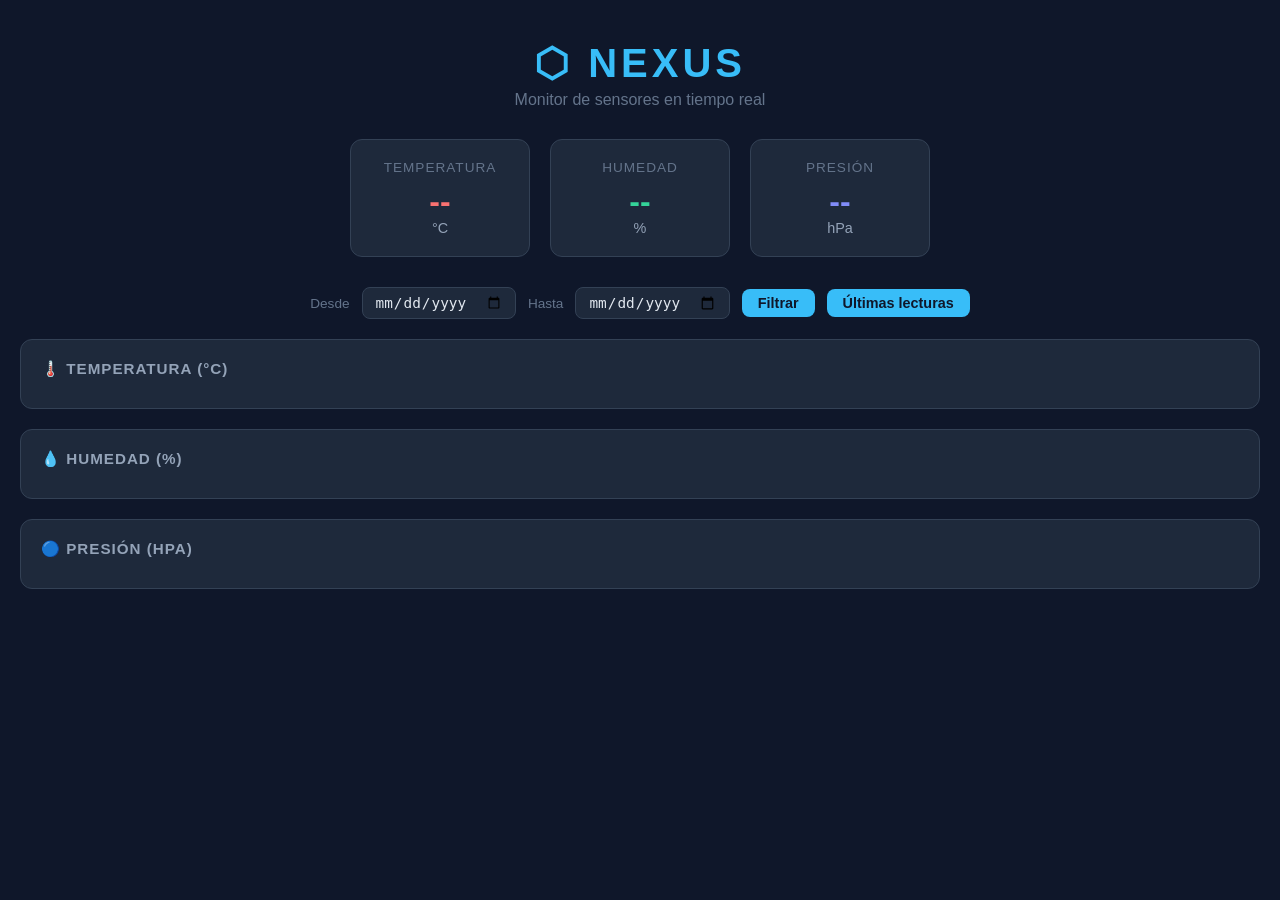
==== frontend/index.html @ bd21a01f "feat: migrar lecturas /data y /data/latest a Supabase" ====
<!DOCTYPE html>
<html lang="es">
<head>
    <meta charset="UTF-8">
    <meta name="viewport" content="width=device-width, initial-scale=1.0">
    <title>Nexus Dashboard</title>
    <script src="https://cdn.plot.ly/plotly-2.27.0.min.js"></script>
    <style>
        * { margin: 0; padding: 0; box-sizing: border-box; }

        body {
            font-family: 'Segoe UI', sans-serif;
            background-color: #0f172a;
            color: #e2e8f0;
            padding: 20px;
        }

        header {
            text-align: center;
            padding: 20px 0 30px 0;
        }

        header h1 {
            font-size: 2.5rem;
            color: #38bdf8;
            letter-spacing: 4px;
        }

        header p {
            color: #64748b;
            margin-top: 5px;
        }

        .cards {
            display: flex;
            gap: 20px;
            justify-content: center;
            margin-bottom: 30px;
            flex-wrap: wrap;
        }

        .card {
            background: #1e293b;
            border-radius: 12px;
            padding: 20px 30px;
            text-align: center;
            min-width: 180px;
            border: 1px solid #334155;
        }

        .card .label {
            font-size: 0.85rem;
            color: #64748b;
            text-transform: uppercase;
            letter-spacing: 1px;
        }

        .card .value {
            font-size: 2rem;
            font-weight: bold;
            margin-top: 8px;
        }

        .card .unit {
            font-size: 0.9rem;
            color: #94a3b8;
        }

        .temp  { color: #f87171; }
        .hum   { color: #34d399; }
        .pres  { color: #818cf8; }

        .charts {
            display: flex;
            flex-direction: column;
            gap: 20px;
        }

        .chart-box {
            background: #1e293b;
            border-radius: 12px;
            padding: 20px;
            border: 1px solid #334155;
        }

        .chart-box h3 {
            margin-bottom: 10px;
            color: #94a3b8;
            font-size: 0.95rem;
            text-transform: uppercase;
            letter-spacing: 1px;
        }

        #last-update {
            text-align: center;
            color: #475569;
            font-size: 0.8rem;
            margin-top: 20px;
        }

        .filtro {
            display: flex;
            gap: 12px;
            justify-content: center;
            align-items: center;
            margin-bottom: 20px;
            flex-wrap: wrap;
        }

        .filtro label {
            color: #64748b;
            font-size: 0.85rem;
        }

        .filtro input[type="date"] {
            background: #1e293b;
            border: 1px solid #334155;
            border-radius: 8px;
            color: #e2e8f0;
            padding: 6px 12px;
            font-size: 0.9rem;
        }

        .filtro button {
            background: #38bdf8;
            color: #0f172a;
            border: none;
            border-radius: 8px;
            padding: 6px 16px;
            font-size: 0.9rem;
            font-weight: bold;
            cursor: pointer;
        }

        .filtro button:hover {
            background: #7dd3fc;
        }
    </style>
</head>
<body>

<header>
    <h1>⬡ NEXUS</h1>
    <p>Monitor de sensores en tiempo real</p>
</header>

<div class="cards">
    <div class="card">
        <div class="label">Temperatura</div>
        <div class="value temp" id="val-temp">--</div>
        <div class="unit">°C</div>
    </div>
    <div class="card">
        <div class="label">Humedad</div>
        <div class="value hum" id="val-hum">--</div>
        <div class="unit">%</div>
    </div>
    <div class="card">
        <div class="label">Presión</div>
        <div class="value pres" id="val-pres">--</div>
        <div class="unit">hPa</div>
    </div>
</div>

<div class="filtro">
    <label>Desde</label>
    <input type="date" id="fecha-inicio">
    <label>Hasta</label>
    <input type="date" id="fecha-fin">
    <button onclick="aplicarFiltro()">Filtrar</button>
    <button onclick="resetFiltro()">Últimas lecturas</button>
</div>

<div class="charts">
    <div class="chart-box">
        <h3>🌡️ Temperatura (°C)</h3>
        <div id="chart-temp"></div>
    </div>
    <div class="chart-box">
        <h3>💧 Humedad (%)</h3>
        <div id="chart-hum"></div>
    </div>
    <div class="chart-box">
        <h3>🔵 Presión (hPa)</h3>
        <div id="chart-pres"></div>
    </div>
</div>

<div id="last-update"></div>

<script>
    //const API = "https://nexus-w0yh.onrender.com";  CAMBIAR!!!
    const API = "http://localhost:8000";

    let allData = []; // cache de todos los datos cargados

    const toColombiaTime = (utcStr) => new Date(utcStr);

    const formatDate = (d) => d.toLocaleString("es-CO", {
        timeZone: "America/Bogota",
        day: "2-digit", month: "2-digit", year: "numeric",
        hour: "2-digit", minute: "2-digit", second: "2-digit"
    });

    const timeAgo = (dateStr) => {
        const diff = Math.floor((new Date() - new Date(dateStr)) / 1000);
        if (diff < 60) return `hace ${diff} seg`;
        if (diff < 3600) return `hace ${Math.floor(diff / 60)} min`;
        return `hace ${Math.floor(diff / 3600)} h`;
    };

    const layout = () => ({
        paper_bgcolor: "#1e293b",
        plot_bgcolor: "#1e293b",
        font: { color: "#94a3b8" },
        margin: { t: 10, b: 40, l: 50, r: 20 },
        xaxis: {
            gridcolor: "#334155",
            type: "date",
            tickformat: "%d/%m %H:%M",
        },
        yaxis: {
            gridcolor: "#334155",
            autorange: true,
            rangemode: "normal"
        }
    });

    function renderCharts(data) {
        const times = data.map(d => new Date(d.created_at));
        const temp  = data.map(d => parseFloat(d.field1));
        const hum   = data.map(d => parseFloat(d.field2));
        const pres  = data.map(d => parseFloat(d.field3));

        document.getElementById("val-temp").textContent = temp.at(-1)?.toFixed(1) ?? "--";
        document.getElementById("val-hum").textContent  = hum.at(-1)?.toFixed(1)  ?? "--";
        document.getElementById("val-pres").textContent = pres.at(-1)?.toFixed(1) ?? "--";

        const trace = (y, color) => [{
            x: times, y,
            type: "scatter", mode: "lines",
            line: { color, width: 2 },
            fill: "none"
        }];

        Plotly.newPlot("chart-temp", trace(temp, "#f87171"), layout(), {responsive: true});
        Plotly.newPlot("chart-hum",  trace(hum,  "#34d399"), layout(), {responsive: true});
        Plotly.newPlot("chart-pres", trace(pres, "#818cf8"), layout(), {responsive: true});

        const lastDate = data.at(-1).created_at;
        document.getElementById("last-update").innerHTML = `
            📡 Último dato: <strong>${formatDate(toColombiaTime(lastDate))}</strong>
            (${timeAgo(lastDate)}) &nbsp;|&nbsp;
            📊 Desde: <strong>${formatDate(toColombiaTime(data[0].created_at))}</strong> &nbsp;|&nbsp;
            🔄 Página actualizada: <strong>${new Date().toLocaleString("es-CO", {timeZone: "America/Bogota"})}</strong>
        `;
    }

    async function aplicarFiltro() {
    const inicio = document.getElementById("fecha-inicio").value;
    const fin    = document.getElementById("fecha-fin").value;

    if (!inicio && !fin) {
        renderCharts(allData);
        return;
    }

    try {
        let url = `${API}/data?limit=99999`;
        if (inicio) url += `&start=${inicio}`;
        if (fin)    url += `&end=${fin}T23:59:59`;

        const res  = await fetch(url);
        const json = await res.json();
        const data = json.data.reverse();

        if (data.length === 0) {
            alert("No hay datos en ese rango de fechas.");
            return;
        }

        renderCharts(data);
    } catch (e) {
        console.error("Error filtrando datos:", e);
    }
}

    function resetFiltro() {
        document.getElementById("fecha-inicio").value = "";
        document.getElementById("fecha-fin").value = "";
        renderCharts(allData);
    }

    async function loadData() {
        try {
            const res = await fetch(`${API}/data?limit=100`);
            const json = await res.json();
            allData = json.data.reverse();
            renderCharts(allData);
        } catch (e) {
            console.error("Error cargando datos:", e);
        }
    }

    loadData();
    setInterval(loadData, 300000);
</script>

</body>
</html>
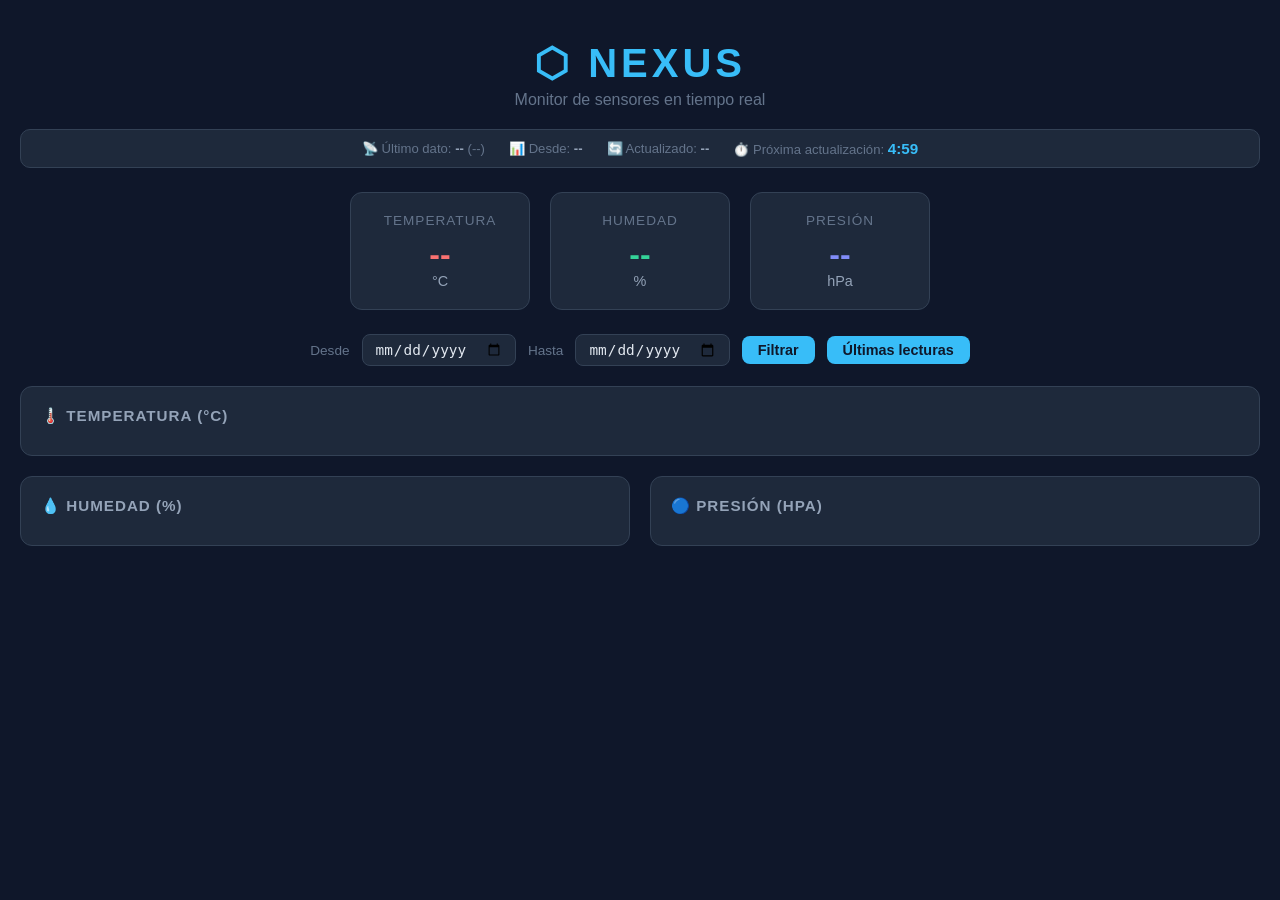
==== commit 803bf000: "feat: migración completa a Supabase+ThingSpeak, separar CSS/JS, auto-refresh, layout, APScheduler" ====
--- a/frontend/index.html
+++ b/frontend/index.html
@@ -5,137 +5,7 @@
     <meta name="viewport" content="width=device-width, initial-scale=1.0">
     <title>Nexus Dashboard</title>
     <script src="https://cdn.plot.ly/plotly-2.27.0.min.js"></script>
-    <style>
-        * { margin: 0; padding: 0; box-sizing: border-box; }
-
-        body {
-            font-family: 'Segoe UI', sans-serif;
-            background-color: #0f172a;
-            color: #e2e8f0;
-            padding: 20px;
-        }
-
-        header {
-            text-align: center;
-            padding: 20px 0 30px 0;
-        }
-
-        header h1 {
-            font-size: 2.5rem;
-            color: #38bdf8;
-            letter-spacing: 4px;
-        }
-
-        header p {
-            color: #64748b;
-            margin-top: 5px;
-        }
-
-        .cards {
-            display: flex;
-            gap: 20px;
-            justify-content: center;
-            margin-bottom: 30px;
-            flex-wrap: wrap;
-        }
-
-        .card {
-            background: #1e293b;
-            border-radius: 12px;
-            padding: 20px 30px;
-            text-align: center;
-            min-width: 180px;
-            border: 1px solid #334155;
-        }
-
-        .card .label {
-            font-size: 0.85rem;
-            color: #64748b;
-            text-transform: uppercase;
-            letter-spacing: 1px;
-        }
-
-        .card .value {
-            font-size: 2rem;
-            font-weight: bold;
-            margin-top: 8px;
-        }
-
-        .card .unit {
-            font-size: 0.9rem;
-            color: #94a3b8;
-        }
-
-        .temp  { color: #f87171; }
-        .hum   { color: #34d399; }
-        .pres  { color: #818cf8; }
-
-        .charts {
-            display: flex;
-            flex-direction: column;
-            gap: 20px;
-        }
-
-        .chart-box {
-            background: #1e293b;
-            border-radius: 12px;
-            padding: 20px;
-            border: 1px solid #334155;
-        }
-
-        .chart-box h3 {
-            margin-bottom: 10px;
-            color: #94a3b8;
-            font-size: 0.95rem;
-            text-transform: uppercase;
-            letter-spacing: 1px;
-        }
-
-        #last-update {
-            text-align: center;
-            color: #475569;
-            font-size: 0.8rem;
-            margin-top: 20px;
-        }
-
-        .filtro {
-            display: flex;
-            gap: 12px;
-            justify-content: center;
-            align-items: center;
-            margin-bottom: 20px;
-            flex-wrap: wrap;
-        }
-
-        .filtro label {
-            color: #64748b;
-            font-size: 0.85rem;
-        }
-
-        .filtro input[type="date"] {
-            background: #1e293b;
-            border: 1px solid #334155;
-            border-radius: 8px;
-            color: #e2e8f0;
-            padding: 6px 12px;
-            font-size: 0.9rem;
-        }
-
-        .filtro button {
-            background: #38bdf8;
-            color: #0f172a;
-            border: none;
-            border-radius: 8px;
-            padding: 6px 16px;
-            font-size: 0.9rem;
-            font-weight: bold;
-            cursor: pointer;
-        }
-
-        .filtro button:hover {
-            background: #7dd3fc;
-        }
-    </style>
+    <link rel="stylesheet" href="style.css">
 </head>
 <body>
 
@@ -143,6 +13,13 @@
     <h1>⬡ NEXUS</h1>
     <p>Monitor de sensores en tiempo real</p>
 </header>
+
+<div class="status-bar">
+    <span>📡 Último dato: <strong id="sb-ultimo">--</strong> (<span id="sb-hace">--</span>)</span>
+    <span>📊 Desde: <strong id="sb-desde">--</strong></span>
+    <span>🔄 Actualizado: <strong id="sb-pagina">--</strong></span>
+    <span>⏱️ Próxima actualización: <span class="countdown" id="sb-countdown">5:00</span></span>
+</div>
 
 <div class="cards">
     <div class="card">
@@ -176,135 +53,18 @@
         <h3>🌡️ Temperatura (°C)</h3>
         <div id="chart-temp"></div>
     </div>
-    <div class="chart-box">
-        <h3>💧 Humedad (%)</h3>
-        <div id="chart-hum"></div>
-    </div>
-    <div class="chart-box">
-        <h3>🔵 Presión (hPa)</h3>
-        <div id="chart-pres"></div>
+    <div class="charts-bottom">
+        <div class="chart-box">
+            <h3>💧 Humedad (%)</h3>
+            <div id="chart-hum"></div>
+        </div>
+        <div class="chart-box">
+            <h3>🔵 Presión (hPa)</h3>
+            <div id="chart-pres"></div>
+        </div>
     </div>
 </div>
 
-<div id="last-update"></div>
-
-<script>
-    //const API = "https://nexus-w0yh.onrender.com";  CAMBIAR!!!
-    const API = "http://localhost:8000";
-
-    let allData = []; // cache de todos los datos cargados
-
-    const toColombiaTime = (utcStr) => new Date(utcStr);
-
-    const formatDate = (d) => d.toLocaleString("es-CO", {
-        timeZone: "America/Bogota",
-        day: "2-digit", month: "2-digit", year: "numeric",
-        hour: "2-digit", minute: "2-digit", second: "2-digit"
-    });
-
-    const timeAgo = (dateStr) => {
-        const diff = Math.floor((new Date() - new Date(dateStr)) / 1000);
-        if (diff < 60) return `hace ${diff} seg`;
-        if (diff < 3600) return `hace ${Math.floor(diff / 60)} min`;
-        return `hace ${Math.floor(diff / 3600)} h`;
-    };
-
-    const layout = () => ({
-        paper_bgcolor: "#1e293b",
-        plot_bgcolor: "#1e293b",
-        font: { color: "#94a3b8" },
-        margin: { t: 10, b: 40, l: 50, r: 20 },
-        xaxis: {
-            gridcolor: "#334155",
-            type: "date",
-            tickformat: "%d/%m %H:%M",
-        },
-        yaxis: {
-            gridcolor: "#334155",
-            autorange: true,
-            rangemode: "normal"
-        }
-    });
-
-    function renderCharts(data) {
-        const times = data.map(d => new Date(d.created_at));
-        const temp  = data.map(d => parseFloat(d.field1));
-        const hum   = data.map(d => parseFloat(d.field2));
-        const pres  = data.map(d => parseFloat(d.field3));
-
-        document.getElementById("val-temp").textContent = temp.at(-1)?.toFixed(1) ?? "--";
-        document.getElementById("val-hum").textContent  = hum.at(-1)?.toFixed(1)  ?? "--";
-        document.getElementById("val-pres").textContent = pres.at(-1)?.toFixed(1) ?? "--";
-
-        const trace = (y, color) => [{
-            x: times, y,
-            type: "scatter", mode: "lines",
-            line: { color, width: 2 },
-            fill: "none"
-        }];
-
-        Plotly.newPlot("chart-temp", trace(temp, "#f87171"), layout(), {responsive: true});
-        Plotly.newPlot("chart-hum",  trace(hum,  "#34d399"), layout(), {responsive: true});
-        Plotly.newPlot("chart-pres", trace(pres, "#818cf8"), layout(), {responsive: true});
-
-        const lastDate = data.at(-1).created_at;
-        document.getElementById("last-update").innerHTML = `
-            📡 Último dato: <strong>${formatDate(toColombiaTime(lastDate))}</strong>
-            (${timeAgo(lastDate)}) &nbsp;|&nbsp;
-            📊 Desde: <strong>${formatDate(toColombiaTime(data[0].created_at))}</strong> &nbsp;|&nbsp;
-            🔄 Página actualizada: <strong>${new Date().toLocaleString("es-CO", {timeZone: "America/Bogota"})}</strong>
-        `;
-    }
-
-    async function aplicarFiltro() {
-    const inicio = document.getElementById("fecha-inicio").value;
-    const fin    = document.getElementById("fecha-fin").value;
-
-    if (!inicio && !fin) {
-        renderCharts(allData);
-        return;
-    }
-
-    try {
-        let url = `${API}/data?limit=99999`;
-        if (inicio) url += `&start=${inicio}`;
-        if (fin)    url += `&end=${fin}T23:59:59`;
-
-        const res  = await fetch(url);
-        const json = await res.json();
-        const data = json.data.reverse();
-
-        if (data.length === 0) {
-            alert("No hay datos en ese rango de fechas.");
-            return;
-        }
-
-        renderCharts(data);
-    } catch (e) {
-        console.error("Error filtrando datos:", e);
-    }
-}
-
-    function resetFiltro() {
-        document.getElementById("fecha-inicio").value = "";
-        document.getElementById("fecha-fin").value = "";
-        renderCharts(allData);
-    }
-
-    async function loadData() {
-        try {
-            const res = await fetch(`${API}/data?limit=100`);
-            const json = await res.json();
-            allData = json.data.reverse();
-            renderCharts(allData);
-        } catch (e) {
-            console.error("Error cargando datos:", e);
-        }
-    }
-
-    loadData();
-    setInterval(loadData, 300000);
-</script>
-
+<script src="app.js"></script>
 </body>
 </html>
--- a/frontend/style.css
+++ b/frontend/style.css
@@ -0,0 +1,164 @@
+* { margin: 0; padding: 0; box-sizing: border-box; }
+
+body {
+    font-family: 'Segoe UI', sans-serif;
+    background-color: #0f172a;
+    color: #e2e8f0;
+    padding: 20px;
+}
+
+header {
+    text-align: center;
+    padding: 20px 0 20px 0;
+}
+
+header h1 {
+    font-size: 2.5rem;
+    color: #38bdf8;
+    letter-spacing: 4px;
+}
+
+header p {
+    color: #64748b;
+    margin-top: 5px;
+}
+
+/* ── Status bar ── */
+.status-bar {
+    display: flex;
+    justify-content: center;
+    align-items: center;
+    gap: 24px;
+    flex-wrap: wrap;
+    background: #1e293b;
+    border: 1px solid #334155;
+    border-radius: 10px;
+    padding: 10px 20px;
+    margin-bottom: 24px;
+    font-size: 0.82rem;
+    color: #64748b;
+}
+
+.status-bar span strong {
+    color: #94a3b8;
+}
+
+.countdown {
+    color: #38bdf8;
+    font-weight: bold;
+    font-size: 0.95rem;
+}
+
+/* ── Cards ── */
+.cards {
+    display: flex;
+    gap: 20px;
+    justify-content: center;
+    margin-bottom: 24px;
+    flex-wrap: wrap;
+}
+
+.card {
+    background: #1e293b;
+    border-radius: 12px;
+    padding: 20px 30px;
+    text-align: center;
+    min-width: 180px;
+    border: 1px solid #334155;
+}
+
+.card .label {
+    font-size: 0.85rem;
+    color: #64748b;
+    text-transform: uppercase;
+    letter-spacing: 1px;
+}
+
+.card .value {
+    font-size: 2rem;
+    font-weight: bold;
+    margin-top: 8px;
+}
+
+.card .unit {
+    font-size: 0.9rem;
+    color: #94a3b8;
+}
+
+.temp  { color: #f87171; }
+.hum   { color: #34d399; }
+.pres  { color: #818cf8; }
+
+/* ── Filtro ── */
+.filtro {
+    display: flex;
+    gap: 12px;
+    justify-content: center;
+    align-items: center;
+    margin-bottom: 20px;
+    flex-wrap: wrap;
+}
+
+.filtro label {
+    color: #64748b;
+    font-size: 0.85rem;
+}
+
+.filtro input[type="date"] {
+    background: #1e293b;
+    border: 1px solid #334155;
+    border-radius: 8px;
+    color: #e2e8f0;
+    padding: 6px 12px;
+    font-size: 0.9rem;
+}
+
+.filtro button {
+    background: #38bdf8;
+    color: #0f172a;
+    border: none;
+    border-radius: 8px;
+    padding: 6px 16px;
+    font-size: 0.9rem;
+    font-weight: bold;
+    cursor: pointer;
+}
+
+.filtro button:hover {
+    background: #7dd3fc;
+}
+
+/* ── Charts layout B ── */
+.charts {
+    display: flex;
+    flex-direction: column;
+    gap: 20px;
+}
+
+.charts-bottom {
+    display: grid;
+    grid-template-columns: 1fr 1fr;
+    gap: 20px;
+}
+
+.chart-box {
+    background: #1e293b;
+    border-radius: 12px;
+    padding: 20px;
+    border: 1px solid #334155;
+}
+
+.chart-box h3 {
+    margin-bottom: 10px;
+    color: #94a3b8;
+    font-size: 0.95rem;
+    text-transform: uppercase;
+    letter-spacing: 1px;
+}
+
+/* Responsive: en móvil los 2 de abajo se apilan */
+@media (max-width: 640px) {
+    .charts-bottom {
+        grid-template-columns: 1fr;
+    }
+}
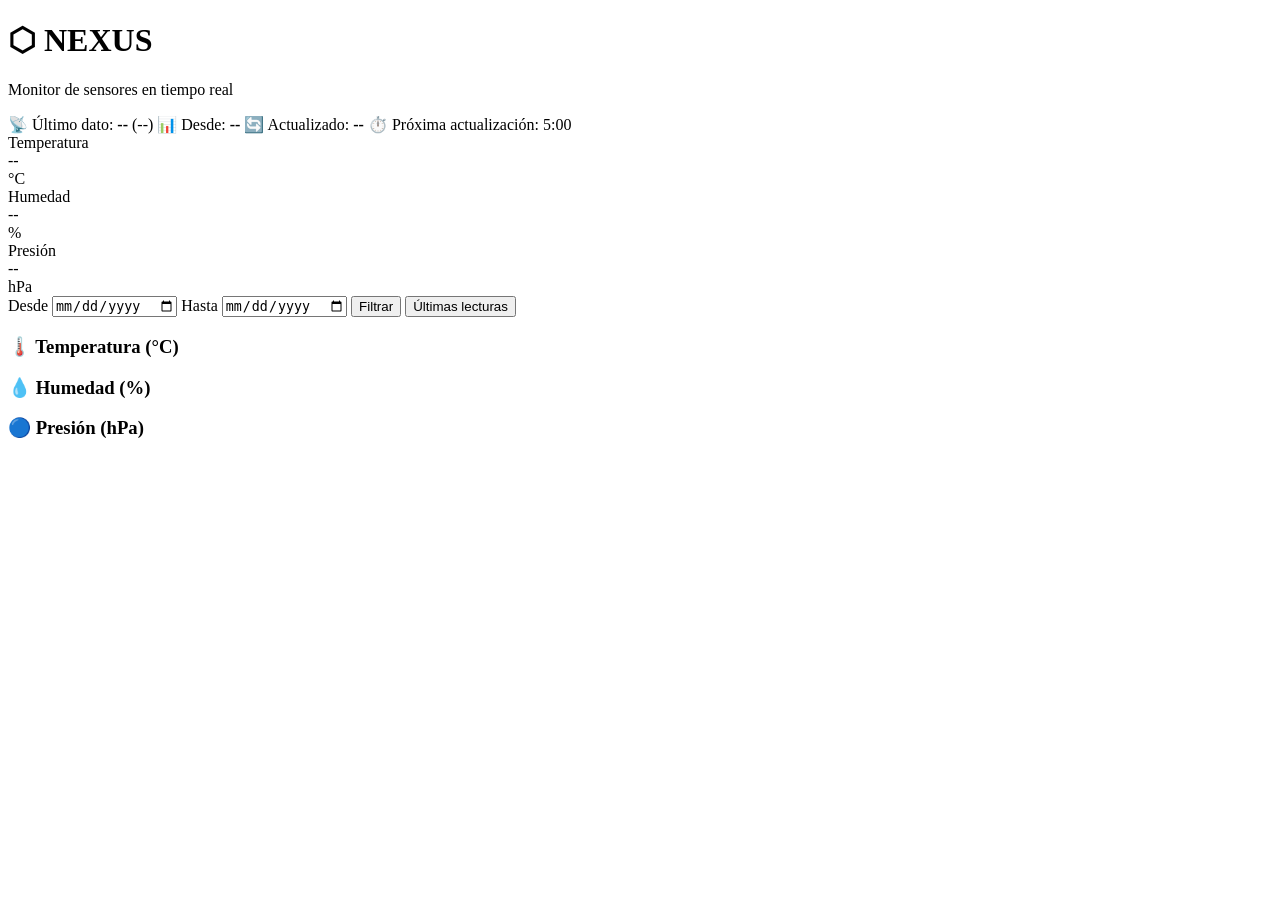
==== commit 3e401d40: "fix: rutas /static/ para CSS y JS" ====
--- a/frontend/index.html
+++ b/frontend/index.html
@@ -5,7 +5,7 @@
     <meta name="viewport" content="width=device-width, initial-scale=1.0">
     <title>Nexus Dashboard</title>
     <script src="https://cdn.plot.ly/plotly-2.27.0.min.js"></script>
-    <link rel="stylesheet" href="style.css">
+    <link rel="stylesheet" href="/static/style.css">
 </head>
 <body>
 
@@ -65,6 +65,6 @@
     </div>
 </div>
 
-<script src="app.js"></script>
+<script src="/static/app.js"></script>
 </body>
 </html>
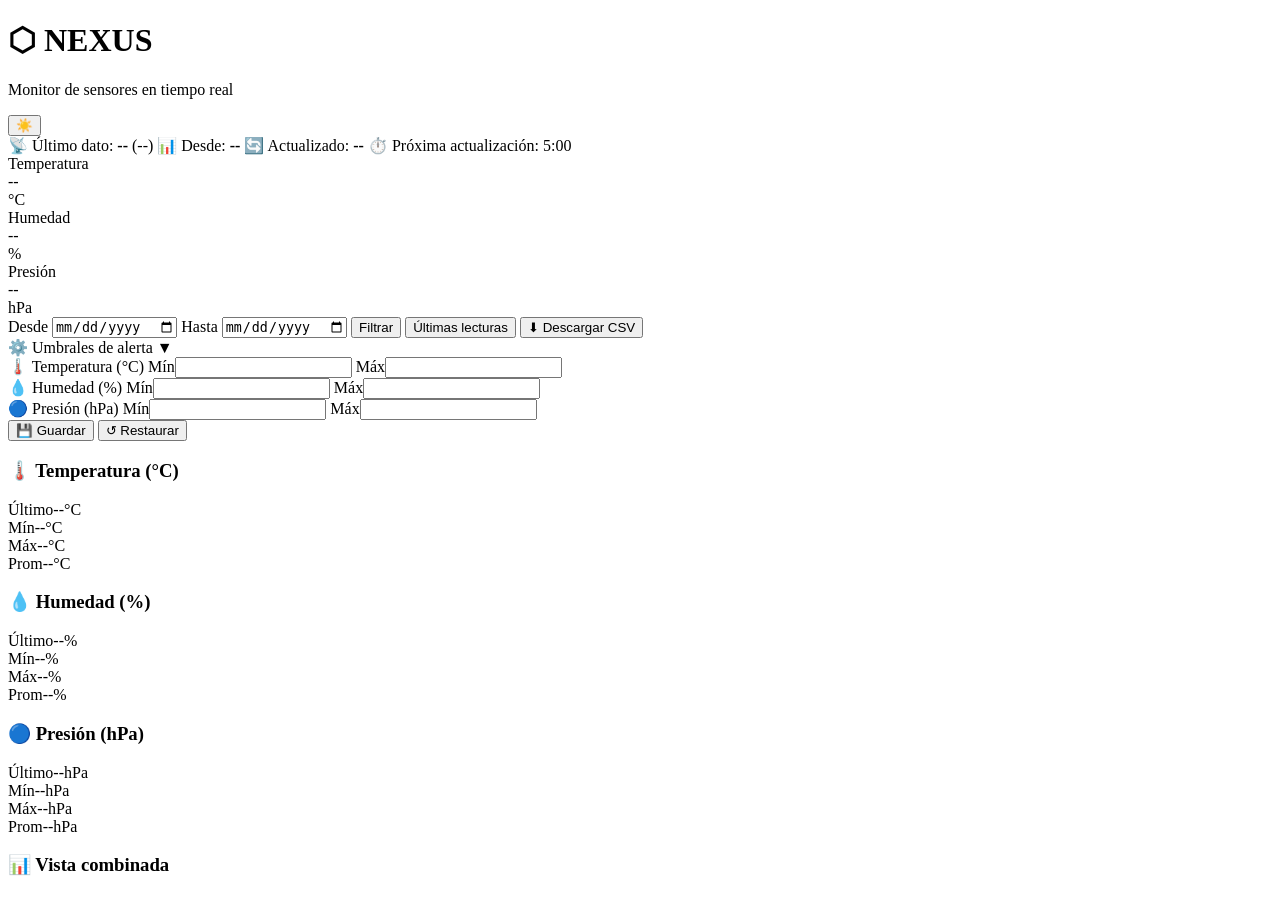
==== commit 1bfd062b: "feat: stats bar, gráfica combinada, CSV export, umbrales configurables, modo claro/oscuro" ====
--- a/frontend/index.html
+++ b/frontend/index.html
@@ -12,6 +12,7 @@
 <header>
     <h1>⬡ NEXUS</h1>
     <p>Monitor de sensores en tiempo real</p>
+    <button class="theme-toggle" id="theme-toggle" onclick="toggleTheme()">☀️</button>  <!-- ← NUEVO -->
 </header>
 
 <div class="status-bar">
@@ -26,16 +27,19 @@
         <div class="label">Temperatura</div>
         <div class="value temp" id="val-temp">--</div>
         <div class="unit">°C</div>
+        <div class="alert-badge"></div>  <!-- ← NUEVO -->
     </div>
     <div class="card">
         <div class="label">Humedad</div>
         <div class="value hum" id="val-hum">--</div>
         <div class="unit">%</div>
+        <div class="alert-badge"></div>  <!-- ← NUEVO -->
     </div>
     <div class="card">
         <div class="label">Presión</div>
         <div class="value pres" id="val-pres">--</div>
         <div class="unit">hPa</div>
+        <div class="alert-badge"></div>  <!-- ← NUEVO -->
     </div>
 </div>
 
@@ -46,23 +50,81 @@
     <input type="date" id="fecha-fin">
     <button onclick="aplicarFiltro()">Filtrar</button>
     <button onclick="resetFiltro()">Últimas lecturas</button>
+    <button class="btn-csv" onclick="descargarCSV()">⬇ Descargar CSV</button>
 </div>
 
-<div class="charts">
+<div class="umbrales">
+    <div class="umbrales-header" onclick="toggleUmbrales()">
+        ⚙️ Umbrales de alerta
+        <span id="umbrales-toggle">▼</span>
+    </div>
+    <div class="umbrales-body" id="umbrales-body">
+        <div class="umbral-row">
+            <span class="umbral-label">🌡️ Temperatura (°C)</span>
+            <label>Mín</label><input type="number" id="u-temp-min" step="0.5">
+            <label>Máx</label><input type="number" id="u-temp-max" step="0.5">
+        </div>
+        <div class="umbral-row">
+            <span class="umbral-label">💧 Humedad (%)</span>
+            <label>Mín</label><input type="number" id="u-hum-min" step="1">
+            <label>Máx</label><input type="number" id="u-hum-max" step="1">
+        </div>
+        <div class="umbral-row">
+            <span class="umbral-label">🔵 Presión (hPa)</span>
+            <label>Mín</label><input type="number" id="u-pres-min" step="0.5">
+            <label>Máx</label><input type="number" id="u-pres-max" step="0.5">
+        </div>
+        <div class="umbrales-actions">
+            <button onclick="guardarUmbrales()">💾 Guardar</button>
+            <button class="btn-secondary" onclick="resetUmbrales()">↺ Restaurar</button>
+        </div>
+    </div>
+</div>
+
+<div class="charts-grid">
+
+    <!-- TEMPERATURA -->
     <div class="chart-box">
         <h3>🌡️ Temperatura (°C)</h3>
+        <div class="stats-bar">
+            <div class="stat-card"><span class="stat-label">Último</span><span class="stat-value" id="stat-temp-last">--</span><span class="stat-unit">°C</span></div>
+            <div class="stat-card"><span class="stat-label">Mín</span><span class="stat-value" id="stat-temp-min">--</span><span class="stat-unit">°C</span></div>
+            <div class="stat-card"><span class="stat-label">Máx</span><span class="stat-value" id="stat-temp-max">--</span><span class="stat-unit">°C</span></div>
+            <div class="stat-card"><span class="stat-label">Prom</span><span class="stat-value" id="stat-temp-avg">--</span><span class="stat-unit">°C</span></div>
+        </div>
         <div id="chart-temp"></div>
     </div>
-    <div class="charts-bottom">
-        <div class="chart-box">
-            <h3>💧 Humedad (%)</h3>
-            <div id="chart-hum"></div>
+
+    <!-- HUMEDAD -->
+    <div class="chart-box">
+        <h3>💧 Humedad (%)</h3>
+        <div class="stats-bar">
+            <div class="stat-card"><span class="stat-label">Último</span><span class="stat-value" id="stat-hum-last">--</span><span class="stat-unit">%</span></div>
+            <div class="stat-card"><span class="stat-label">Mín</span><span class="stat-value" id="stat-hum-min">--</span><span class="stat-unit">%</span></div>
+            <div class="stat-card"><span class="stat-label">Máx</span><span class="stat-value" id="stat-hum-max">--</span><span class="stat-unit">%</span></div>
+            <div class="stat-card"><span class="stat-label">Prom</span><span class="stat-value" id="stat-hum-avg">--</span><span class="stat-unit">%</span></div>
         </div>
-        <div class="chart-box">
-            <h3>🔵 Presión (hPa)</h3>
-            <div id="chart-pres"></div>
+        <div id="chart-hum"></div>
+    </div>
+
+    <!-- PRESIÓN -->
+    <div class="chart-box">
+        <h3>🔵 Presión (hPa)</h3>
+        <div class="stats-bar">
+            <div class="stat-card"><span class="stat-label">Último</span><span class="stat-value" id="stat-pres-last">--</span><span class="stat-unit">hPa</span></div>
+            <div class="stat-card"><span class="stat-label">Mín</span><span class="stat-value" id="stat-pres-min">--</span><span class="stat-unit">hPa</span></div>
+            <div class="stat-card"><span class="stat-label">Máx</span><span class="stat-value" id="stat-pres-max">--</span><span class="stat-unit">hPa</span></div>
+            <div class="stat-card"><span class="stat-label">Prom</span><span class="stat-value" id="stat-pres-avg">--</span><span class="stat-unit">hPa</span></div>
         </div>
+        <div id="chart-pres"></div>
     </div>
+
+    <!-- COMBINADA -->
+    <div class="chart-box">
+        <h3>📊 Vista combinada</h3>
+        <div id="chart-combined"></div>
+    </div>
+
 </div>
 
 <script src="/static/app.js"></script>
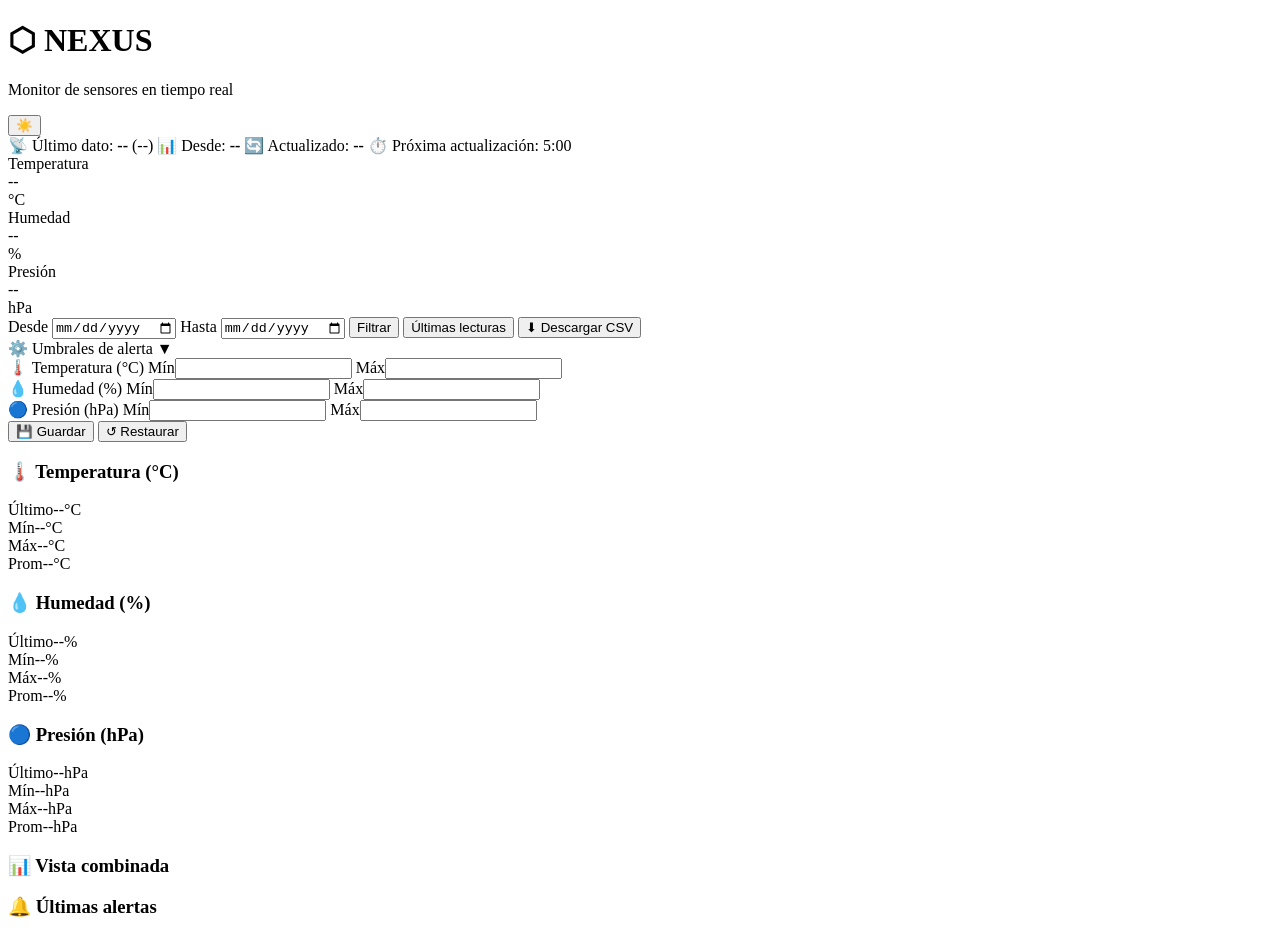
==== commit 144f8530: "📊 Fase 5 completada: Telegram + historial alertas + README" ====
--- a/frontend/index.html
+++ b/frontend/index.html
@@ -127,6 +127,12 @@
 
 </div>
 
+<!-- Historial de alertas -->
+<div class="alerts-section">
+    <h3>🔔 Últimas alertas</h3>
+    <div id="alerts-container"></div>
+</div>
+
 <script src="/static/app.js"></script>
 </body>
 </html>
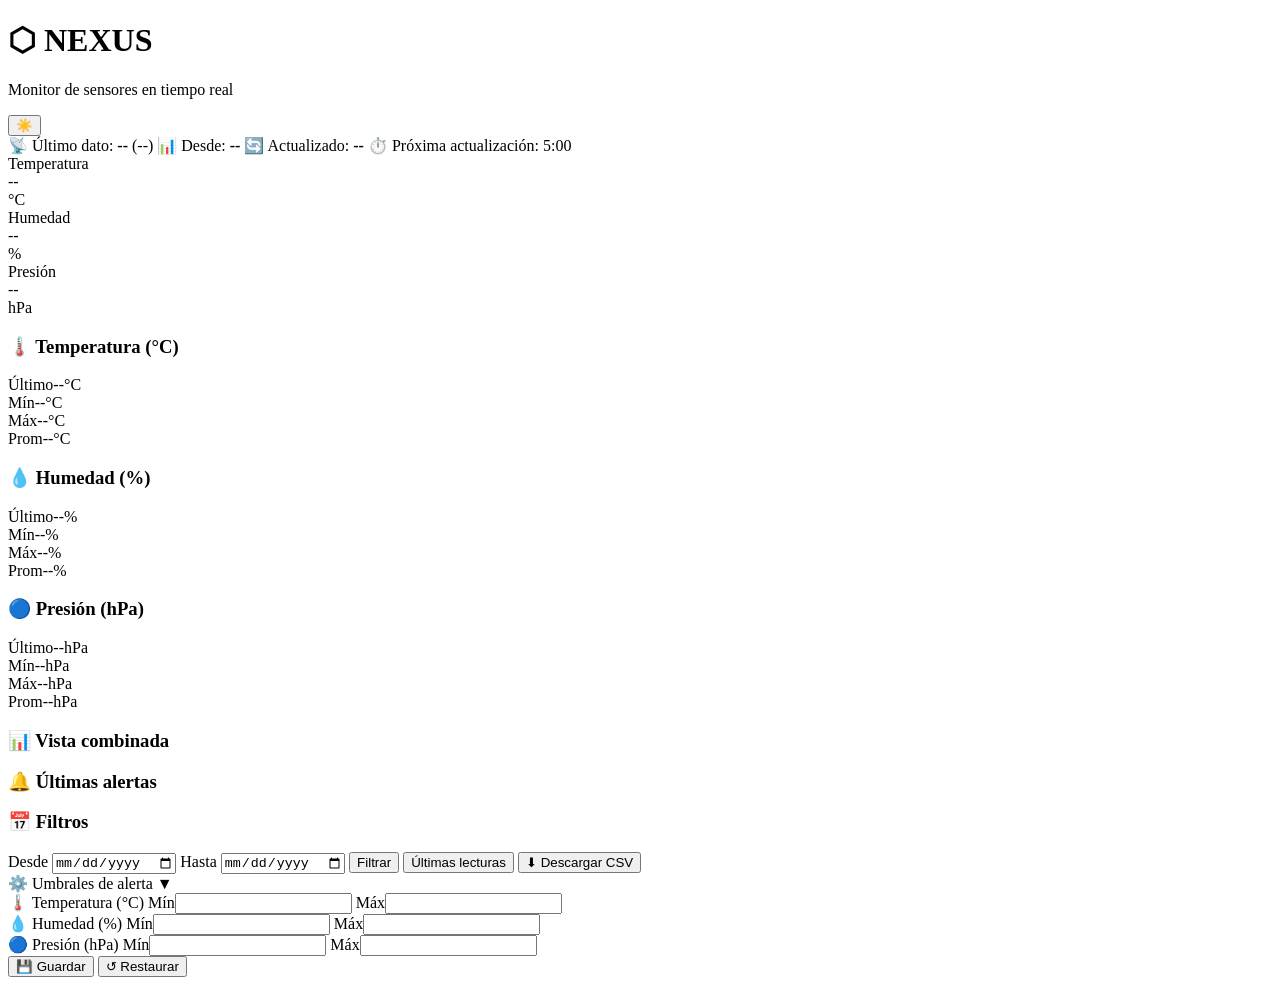
==== commit 157d8008: "Ajustes finales de estilos del dashboard" ====
--- a/frontend/index.html
+++ b/frontend/index.html
@@ -12,125 +12,137 @@
 <header>
     <h1>⬡ NEXUS</h1>
     <p>Monitor de sensores en tiempo real</p>
-    <button class="theme-toggle" id="theme-toggle" onclick="toggleTheme()">☀️</button>  <!-- ← NUEVO -->
+    <button class="theme-toggle" id="theme-toggle" onclick="toggleTheme()">☀️</button>
 </header>
 
-<div class="status-bar">
-    <span>📡 Último dato: <strong id="sb-ultimo">--</strong> (<span id="sb-hace">--</span>)</span>
-    <span>📊 Desde: <strong id="sb-desde">--</strong></span>
-    <span>🔄 Actualizado: <strong id="sb-pagina">--</strong></span>
-    <span>⏱️ Próxima actualización: <span class="countdown" id="sb-countdown">5:00</span></span>
-</div>
+<section class="top-status">
+    <div class="status-bar">
+        <span>📡 Último dato: <strong id="sb-ultimo">--</strong> (<span id="sb-hace">--</span>)</span>
+        <span>📊 Desde: <strong id="sb-desde">--</strong></span>
+        <span>🔄 Actualizado: <strong id="sb-pagina">--</strong></span>
+        <span>⏱️ Próxima actualización: <span class="countdown" id="sb-countdown">5:00</span></span>
+    </div>
+</section>
 
-<div class="cards">
-    <div class="card">
-        <div class="label">Temperatura</div>
-        <div class="value temp" id="val-temp">--</div>
-        <div class="unit">°C</div>
-        <div class="alert-badge"></div>  <!-- ← NUEVO -->
-    </div>
-    <div class="card">
-        <div class="label">Humedad</div>
-        <div class="value hum" id="val-hum">--</div>
-        <div class="unit">%</div>
-        <div class="alert-badge"></div>  <!-- ← NUEVO -->
-    </div>
-    <div class="card">
-        <div class="label">Presión</div>
-        <div class="value pres" id="val-pres">--</div>
-        <div class="unit">hPa</div>
-        <div class="alert-badge"></div>  <!-- ← NUEVO -->
-    </div>
-</div>
+<div class="dashboard-layout">
+    <!-- COLUMNA PRINCIPAL -->
+    <main class="dashboard-main">
+        <section class="summary-section">
+            <div class="cards">
+                <div class="card">
+                    <div class="label">Temperatura</div>
+                    <div class="value temp" id="val-temp">--</div>
+                    <div class="unit">°C</div>
+                    <div class="alert-badge"></div>
+                </div>
+                <div class="card">
+                    <div class="label">Humedad</div>
+                    <div class="value hum" id="val-hum">--</div>
+                    <div class="unit">%</div>
+                    <div class="alert-badge"></div>
+                </div>
+                <div class="card">
+                    <div class="label">Presión</div>
+                    <div class="value pres" id="val-pres">--</div>
+                    <div class="unit">hPa</div>
+                    <div class="alert-badge"></div>
+                </div>
+            </div>
+        </section>
 
-<div class="filtro">
-    <label>Desde</label>
-    <input type="date" id="fecha-inicio">
-    <label>Hasta</label>
-    <input type="date" id="fecha-fin">
-    <button onclick="aplicarFiltro()">Filtrar</button>
-    <button onclick="resetFiltro()">Últimas lecturas</button>
-    <button class="btn-csv" onclick="descargarCSV()">⬇ Descargar CSV</button>
-</div>
+        <section class="charts-section">
+            <div class="charts-grid">
+                <div class="chart-box">
+                    <h3>🌡️ Temperatura (°C)</h3>
+                    <div class="stats-bar">
+                        <div class="stat-card"><span class="stat-label">Último</span><span class="stat-value" id="stat-temp-last">--</span><span class="stat-unit">°C</span></div>
+                        <div class="stat-card"><span class="stat-label">Mín</span><span class="stat-value" id="stat-temp-min">--</span><span class="stat-unit">°C</span></div>
+                        <div class="stat-card"><span class="stat-label">Máx</span><span class="stat-value" id="stat-temp-max">--</span><span class="stat-unit">°C</span></div>
+                        <div class="stat-card"><span class="stat-label">Prom</span><span class="stat-value" id="stat-temp-avg">--</span><span class="stat-unit">°C</span></div>
+                    </div>
+                    <div id="chart-temp"></div>
+                </div>
 
-<div class="umbrales">
-    <div class="umbrales-header" onclick="toggleUmbrales()">
-        ⚙️ Umbrales de alerta
-        <span id="umbrales-toggle">▼</span>
-    </div>
-    <div class="umbrales-body" id="umbrales-body">
-        <div class="umbral-row">
-            <span class="umbral-label">🌡️ Temperatura (°C)</span>
-            <label>Mín</label><input type="number" id="u-temp-min" step="0.5">
-            <label>Máx</label><input type="number" id="u-temp-max" step="0.5">
-        </div>
-        <div class="umbral-row">
-            <span class="umbral-label">💧 Humedad (%)</span>
-            <label>Mín</label><input type="number" id="u-hum-min" step="1">
-            <label>Máx</label><input type="number" id="u-hum-max" step="1">
-        </div>
-        <div class="umbral-row">
-            <span class="umbral-label">🔵 Presión (hPa)</span>
-            <label>Mín</label><input type="number" id="u-pres-min" step="0.5">
-            <label>Máx</label><input type="number" id="u-pres-max" step="0.5">
-        </div>
-        <div class="umbrales-actions">
-            <button onclick="guardarUmbrales()">💾 Guardar</button>
-            <button class="btn-secondary" onclick="resetUmbrales()">↺ Restaurar</button>
-        </div>
-    </div>
-</div>
+                <div class="chart-box">
+                    <h3>💧 Humedad (%)</h3>
+                    <div class="stats-bar">
+                        <div class="stat-card"><span class="stat-label">Último</span><span class="stat-value" id="stat-hum-last">--</span><span class="stat-unit">%</span></div>
+                        <div class="stat-card"><span class="stat-label">Mín</span><span class="stat-value" id="stat-hum-min">--</span><span class="stat-unit">%</span></div>
+                        <div class="stat-card"><span class="stat-label">Máx</span><span class="stat-value" id="stat-hum-max">--</span><span class="stat-unit">%</span></div>
+                        <div class="stat-card"><span class="stat-label">Prom</span><span class="stat-value" id="stat-hum-avg">--</span><span class="stat-unit">%</span></div>
+                    </div>
+                    <div id="chart-hum"></div>
+                </div>
 
-<div class="charts-grid">
+                <div class="chart-box">
+                    <h3>🔵 Presión (hPa)</h3>
+                    <div class="stats-bar">
+                        <div class="stat-card"><span class="stat-label">Último</span><span class="stat-value" id="stat-pres-last">--</span><span class="stat-unit">hPa</span></div>
+                        <div class="stat-card"><span class="stat-label">Mín</span><span class="stat-value" id="stat-pres-min">--</span><span class="stat-unit">hPa</span></div>
+                        <div class="stat-card"><span class="stat-label">Máx</span><span class="stat-value" id="stat-pres-max">--</span><span class="stat-unit">hPa</span></div>
+                        <div class="stat-card"><span class="stat-label">Prom</span><span class="stat-value" id="stat-pres-avg">--</span><span class="stat-unit">hPa</span></div>
+                    </div>
+                    <div id="chart-pres"></div>
+                </div>
 
-    <!-- TEMPERATURA -->
-    <div class="chart-box">
-        <h3>🌡️ Temperatura (°C)</h3>
-        <div class="stats-bar">
-            <div class="stat-card"><span class="stat-label">Último</span><span class="stat-value" id="stat-temp-last">--</span><span class="stat-unit">°C</span></div>
-            <div class="stat-card"><span class="stat-label">Mín</span><span class="stat-value" id="stat-temp-min">--</span><span class="stat-unit">°C</span></div>
-            <div class="stat-card"><span class="stat-label">Máx</span><span class="stat-value" id="stat-temp-max">--</span><span class="stat-unit">°C</span></div>
-            <div class="stat-card"><span class="stat-label">Prom</span><span class="stat-value" id="stat-temp-avg">--</span><span class="stat-unit">°C</span></div>
-        </div>
-        <div id="chart-temp"></div>
-    </div>
+                <div class="chart-box">
+                    <h3>📊 Vista combinada</h3>
+                    <div id="chart-combined"></div>
+                </div>
+            </div>
+        </section>
 
-    <!-- HUMEDAD -->
-    <div class="chart-box">
-        <h3>💧 Humedad (%)</h3>
-        <div class="stats-bar">
-            <div class="stat-card"><span class="stat-label">Último</span><span class="stat-value" id="stat-hum-last">--</span><span class="stat-unit">%</span></div>
-            <div class="stat-card"><span class="stat-label">Mín</span><span class="stat-value" id="stat-hum-min">--</span><span class="stat-unit">%</span></div>
-            <div class="stat-card"><span class="stat-label">Máx</span><span class="stat-value" id="stat-hum-max">--</span><span class="stat-unit">%</span></div>
-            <div class="stat-card"><span class="stat-label">Prom</span><span class="stat-value" id="stat-hum-avg">--</span><span class="stat-unit">%</span></div>
-        </div>
-        <div id="chart-hum"></div>
-    </div>
+        <section class="alerts-section">
+            <h3>🔔 Últimas alertas</h3>
+            <div id="alerts-container"></div>
+        </section>
+    </main>
 
-    <!-- PRESIÓN -->
-    <div class="chart-box">
-        <h3>🔵 Presión (hPa)</h3>
-        <div class="stats-bar">
-            <div class="stat-card"><span class="stat-label">Último</span><span class="stat-value" id="stat-pres-last">--</span><span class="stat-unit">hPa</span></div>
-            <div class="stat-card"><span class="stat-label">Mín</span><span class="stat-value" id="stat-pres-min">--</span><span class="stat-unit">hPa</span></div>
-            <div class="stat-card"><span class="stat-label">Máx</span><span class="stat-value" id="stat-pres-max">--</span><span class="stat-unit">hPa</span></div>
-            <div class="stat-card"><span class="stat-label">Prom</span><span class="stat-value" id="stat-pres-avg">--</span><span class="stat-unit">hPa</span></div>
-        </div>
-        <div id="chart-pres"></div>
-    </div>
+    <!-- PANEL DERECHO -->
+    <aside class="dashboard-sidebar">
+        <section class="sidebar-panel">
+            <h3>📅 Filtros</h3>
+            <div class="filtro sidebar-filtro">
+                <label>Desde</label>
+                <input type="date" id="fecha-inicio">
+                <label>Hasta</label>
+                <input type="date" id="fecha-fin">
+                <button onclick="aplicarFiltro()">Filtrar</button>
+                <button onclick="resetFiltro()">Últimas lecturas</button>
+                <button class="btn-csv" onclick="descargarCSV()">⬇ Descargar CSV</button>
+            </div>
+        </section>
 
-    <!-- COMBINADA -->
-    <div class="chart-box">
-        <h3>📊 Vista combinada</h3>
-        <div id="chart-combined"></div>
-    </div>
-
-</div>
-
-<!-- Historial de alertas -->
-<div class="alerts-section">
-    <h3>🔔 Últimas alertas</h3>
-    <div id="alerts-container"></div>
+        <section class="sidebar-panel">
+            <div class="umbrales">
+                <div class="umbrales-header" onclick="toggleUmbrales()">
+                    ⚙️ Umbrales de alerta
+                    <span id="umbrales-toggle">▼</span>
+                </div>
+                <div class="umbrales-body" id="umbrales-body">
+                    <div class="umbral-row">
+                        <span class="umbral-label">🌡️ Temperatura (°C)</span>
+                        <label>Mín</label><input type="number" id="u-temp-min" step="0.5">
+                        <label>Máx</label><input type="number" id="u-temp-max" step="0.5">
+                    </div>
+                    <div class="umbral-row">
+                        <span class="umbral-label">💧 Humedad (%)</span>
+                        <label>Mín</label><input type="number" id="u-hum-min" step="1">
+                        <label>Máx</label><input type="number" id="u-hum-max" step="1">
+                    </div>
+                    <div class="umbral-row">
+                        <span class="umbral-label">🔵 Presión (hPa)</span>
+                        <label>Mín</label><input type="number" id="u-pres-min" step="0.5">
+                        <label>Máx</label><input type="number" id="u-pres-max" step="0.5">
+                    </div>
+                    <div class="umbrales-actions">
+                        <button onclick="guardarUmbrales()">💾 Guardar</button>
+                        <button class="btn-secondary" onclick="resetUmbrales()">↺ Restaurar</button>
+                    </div>
+                </div>
+            </div>
+        </section>
+    </aside>
 </div>
 
 <script src="/static/app.js"></script>
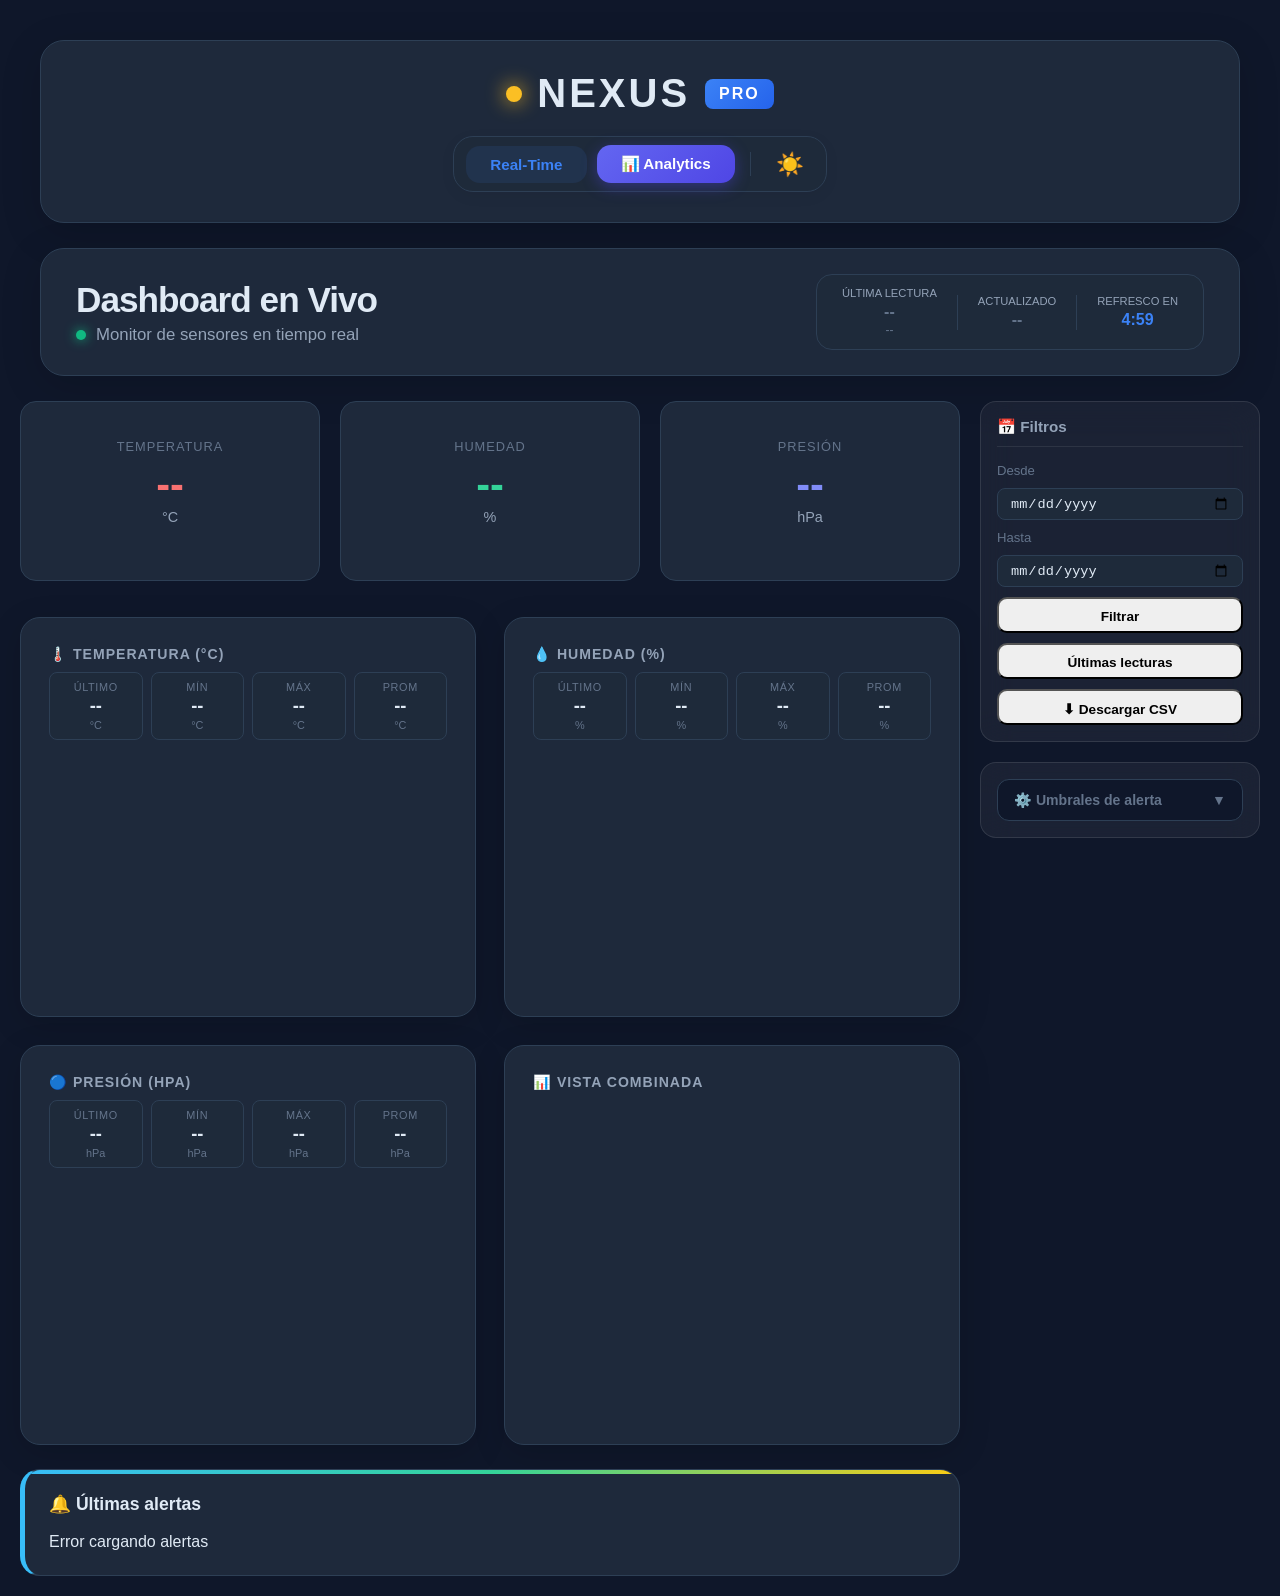
==== commit f1480546: "feat(ui/backend): Rediseño unificado del dashboard y optimización de caché - Backend: Implementada c" ====
--- a/frontend/index.html
+++ b/frontend/index.html
@@ -5,24 +5,74 @@
     <meta name="viewport" content="width=device-width, initial-scale=1.0">
     <title>Nexus Dashboard</title>
     <script src="https://cdn.plot.ly/plotly-2.27.0.min.js"></script>
-    <link rel="stylesheet" href="/static/style.css">
+    <link rel="stylesheet" href="./style.css">
 </head>
 <body>
 
-<header>
-    <h1>⬡ NEXUS</h1>
-    <p>Monitor de sensores en tiempo real</p>
-    <button class="theme-toggle" id="theme-toggle" onclick="toggleTheme()">☀️</button>
-</header>
-
-<section class="top-status">
-    <div class="status-bar">
-        <span>📡 Último dato: <strong id="sb-ultimo">--</strong> (<span id="sb-hace">--</span>)</span>
-        <span>📊 Desde: <strong id="sb-desde">--</strong></span>
-        <span>🔄 Actualizado: <strong id="sb-pagina">--</strong></span>
-        <span>⏱️ Próxima actualización: <span class="countdown" id="sb-countdown">5:00</span></span>
-    </div>
-</section>
+<div style="margin: 20px 20px 25px 20px; padding: 30px 35px; background: var(--bg-secondary); border: 1px solid var(--border); border-radius: 24px; box-shadow: 0 10px 40px rgba(0,0,0,0.15); display: flex; flex-direction: column; align-items: center; justify-content: center; gap: 20px;">
+    
+    <div style="font-size: 2.5rem; font-weight: 900; letter-spacing: 3px; color: var(--text-main); display: flex; align-items: center; gap: 15px;">
+        <span style="width: 16px; height: 16px; background: #fbbf24; border-radius: 50%; box-shadow: 0 0 20px #fbbf24; animation: pulse 2s infinite;"></span>
+        NEXUS <span style="font-size: 1rem; background: linear-gradient(135deg, #3b82f6, #2563eb); color: white; padding: 6px 14px; border-radius: 8px; text-transform: uppercase; letter-spacing: 2px;">PRO</span>
+    </div>
+
+    <div style="background: var(--bg-card); padding: 8px 12px; border: 1px solid var(--border); border-radius: 20px; display: flex; align-items: center; gap: 10px; box-shadow: 0 4px 15px rgba(0,0,0,0.05);">
+        <a href="/" class="nav-link active" style="padding: 10px 24px; border-radius: 14px; text-decoration: none; font-weight: 600; font-size: 0.95rem;">Real-Time</a>
+        <a href="/analytics" class="nav-link" style="padding: 10px 24px; border-radius: 14px; text-decoration: none; font-weight: 600; font-size: 0.95rem;">📊 Analytics</a>
+        <div style="width: 1px; height: 24px; background: var(--border); margin: 0 5px;"></div>
+        <button id="theme-toggle" onclick="toggleTheme()" style="background: transparent; border: none; font-size: 1.4rem; cursor: pointer; padding: 5px 10px; transition: transform 0.3s ease;">☀️</button>
+    </div>
+
+</div>
+
+
+<div style="margin: 0 20px 25px 20px; padding: 25px 35px; background: var(--bg-secondary); border: 1px solid var(--border); border-radius: 24px; box-shadow: 0 10px 40px rgba(0,0,0,0.15); display: flex; justify-content: space-between; align-items: center; flex-wrap: wrap; gap: 20px;">
+    
+    <div>
+        <h1 style="margin: 0 0 5px 0; font-size: 2.2rem; font-weight: 800; color: var(--text-main); letter-spacing: -1px;">Dashboard en Vivo</h1>
+        <div style="display: flex; align-items: center; gap: 10px;">
+            <span style="width: 10px; height: 10px; background: #10b981; border-radius: 50%; box-shadow: 0 0 12px #10b981; display: inline-block;"></span>
+            <p style="margin: 0; color: var(--text-muted); font-size: 1.05rem; font-weight: 500;">Monitor de sensores en tiempo real</p>
+        </div>
+    </div>
+
+    <div class="status-bar" style="margin: 0; padding: 12px 25px; background: var(--bg-card); border: 1px solid var(--border); border-radius: 16px; display: flex; gap: 20px; align-items: center;">
+        
+        <div style="text-align: center;">
+            <span style="display: block; font-size: 0.7rem; color: var(--text-muted); text-transform: uppercase; margin-bottom: 4px;">Última Lectura</span>
+            <strong id="sb-ultimo" style="font-size: 1rem; color: var(--text-main);">--</strong>
+            <span id="sb-hace" style="display: block; font-size: 0.75rem; color: var(--text-dim); margin-top: 2px;">--</span>
+        </div>
+        
+        <div style="width: 1px; height: 35px; background: var(--border);"></div>
+        
+        <div style="text-align: center;">
+            <span style="display: block; font-size: 0.7rem; color: var(--text-muted); text-transform: uppercase; margin-bottom: 4px;">Actualizado</span>
+            <strong id="sb-pagina" style="font-size: 1rem; color: var(--text-main);">--</strong>
+        </div>
+
+        <div style="width: 1px; height: 35px; background: var(--border);"></div>
+        
+        <div style="text-align: center;">
+            <span style="display: block; font-size: 0.7rem; color: var(--text-muted); text-transform: uppercase; margin-bottom: 4px;">Refresco en</span>
+            <strong class="countdown" id="sb-countdown" style="font-size: 1rem; color: #3b82f6;">5:00</strong>
+        </div>
+
+        <span id="sb-desde" style="display: none;"></span>
+    </div>
+</div>
+
+<style>
+@keyframes pulse {
+    0% { transform: scale(1); opacity: 1; }
+    50% { transform: scale(1.2); opacity: 0.7; }
+    100% { transform: scale(1); opacity: 1; }
+}
+/* Efecto hover para el botón del sol/luna */
+#theme-toggle:hover {
+    transform: scale(1.15) rotate(15deg) !important;
+}
+</style>
 
 <div class="dashboard-layout">
     <!-- COLUMNA PRINCIPAL -->
@@ -145,6 +195,6 @@
     </aside>
 </div>
 
-<script src="/static/app.js"></script>
+<script src="./app.js"></script>
 </body>
 </html>
--- a/frontend/style.css
+++ b/frontend/style.css
@@ -0,0 +1,636 @@
+/* ===========================
+   NEXUS DASHBOARD — STYLE.CSS
+   =========================== */
+
+/* ---- VARIABLES ---- */
+:root {
+  --bg-primary:   #0f172a;
+  --bg-secondary: #1e293b;
+  --bg-card:      #1e2a3a;
+  --border:       #2d3f55;
+  --text-primary: #e0eaf5;
+  --text-muted:   #94a3b8;
+  --text-dim:     #64748b;
+  --accent:       #38bdf8;
+  --success:      #34d399;
+  --warning:      #facc15;
+  --error:        #f87171;
+  --chart-bg:     #1e293b;
+  --grid-color:   #334155;
+}
+
+body.light {
+  --bg-primary:   #f1f5f9;
+  --bg-secondary: #ffffff;
+  --bg-card:      #f8fafc;
+  --border:       #cbd5e1;
+  --text-primary: #0f172a;
+  --text-muted:   #475569;
+  --text-dim:     #94a3b8;
+  --chart-bg:     #ffffff;
+  --grid-color:   #e2e8f0;
+}
+
+/* ---- RESET ---- */
+*, *::before, *::after { margin: 0; padding: 0; box-sizing: border-box; }
+
+body {
+  font-family: 'Segoe UI', sans-serif;
+  background: var(--bg-primary);
+  color: var(--text-primary);
+  padding: 20px;
+  transition: background 0.3s, color 0.3s;
+}
+
+/* ---- HEADER ---- */
+header {
+  background: rgba(255,255,255,0.08);
+  backdrop-filter: blur(20px);
+  border-radius: 16px;
+  border: 1px solid rgba(255,255,255,0.1);
+  padding: 20px 32px;
+  margin-bottom: 16px;
+  text-align: center;
+  position: relative;
+}
+
+header h1 {
+  font-size: 2.5rem;
+  font-weight: 800;
+  color: #00d4ff;
+  letter-spacing: 4px;
+  text-shadow: 0 2px 8px rgba(0,212,255,0.3);
+}
+
+header p { color: var(--text-dim); margin-top: 4px; }
+
+.theme-toggle {
+  position: absolute;
+  top: 50%;
+  right: 20px;
+  transform: translateY(-50%);
+  background: transparent;
+  border: 1px solid var(--border);
+  color: var(--text-muted);
+  border-radius: 8px;
+  padding: 6px 12px;
+  font-size: 1.1rem;
+  cursor: pointer;
+  transition: all 0.2s;
+}
+.theme-toggle:hover { background: var(--bg-card); color: var(--text-primary); }
+
+/* ---- STATUS BAR ---- */
+.status-bar {
+  display: flex;
+  justify-content: center;
+  align-items: center;
+  gap: 24px;
+  flex-wrap: wrap;
+  background: var(--bg-secondary);
+  border: 1px solid var(--border);
+  border-radius: 10px;
+  padding: 10px 20px;
+  margin-bottom: 20px;
+  font-size: 0.82rem;
+  color: var(--text-dim);
+}
+.status-bar span strong { color: var(--text-muted); }
+.countdown { color: #38bdf8; font-weight: bold; font-size: 0.95rem; }
+
+/* ---- LAYOUT 2 COLUMNAS ---- */
+.dashboard-layout {
+  display: grid;
+  grid-template-columns: 1fr 280px;
+  gap: 20px;
+  align-items: start;
+}
+
+.dashboard-main {
+  display: flex;
+  flex-direction: column;
+  gap: 24px;
+}
+
+.dashboard-sidebar {
+  display: flex;
+  flex-direction: column;
+  gap: 20px;
+  position: sticky;
+  top: 20px;
+  height: fit-content;
+}
+
+/* ---- SIDEBAR ---- */
+.sidebar-panel {
+  background: rgba(255,255,255,0.05);
+  backdrop-filter: blur(16px);
+  border: 1px solid rgba(255,255,255,0.1);
+  border-radius: 16px;
+  padding: 16px !important;
+}
+
+.sidebar-panel h3 {
+  font-size: 0.95rem;
+  font-weight: 700;
+  color: var(--text-muted);
+  margin-bottom: 16px;
+  padding-bottom: 10px;
+  border-bottom: 1px solid rgba(255,255,255,0.08);
+}
+
+.sidebar-filtro {
+  display: flex;
+  flex-direction: column;
+  gap: 10px;
+}
+
+.sidebar-filtro label { font-size: 0.82rem; color: var(--text-dim); }
+
+.sidebar-filtro input[type="date"] {
+  width: 100%;
+  height: 32px !important;
+  background: var(--bg-card);
+  border: 1px solid var(--border);
+  border-radius: 8px;
+  color: var(--text-primary);
+  padding: 8px 12px;
+  font-size: 0.85rem !important;
+}
+
+.sidebar-filtro button {
+  width: 100%;
+  height: 36px !important;
+  padding: 10px 16px;
+  border-radius: 10px;
+  font-size: 0.85rem !important;
+  font-weight: 600;
+  cursor: pointer;
+  transition: all 0.2s;
+}
+
+/* ---- KPI CARDS ---- */
+.cards {
+  display: grid;
+  grid-template-columns: repeat(3, 1fr);
+  gap: 20px;
+}
+
+.card {
+  background: var(--bg-secondary);
+  border-radius: 16px;
+  padding: 24px 20px;
+  text-align: center;
+  border: 1px solid var(--border);
+  height: 180px;
+  display: flex;
+  flex-direction: column;
+  justify-content: center;
+  transition: transform 0.2s, box-shadow 0.2s;
+}
+.card:hover { transform: translateY(-3px); box-shadow: 0 12px 32px rgba(0,0,0,0.2); }
+
+.card .label { font-size: 0.8rem; color: var(--text-dim); text-transform: uppercase; letter-spacing: 1px; }
+.card .value { font-size: 2.6rem; font-weight: 800; margin: 10px 0 4px; line-height: 1; }
+.card .unit  { font-size: 0.9rem; color: var(--text-muted); }
+.card .alert-badge { font-size: 0.68rem; margin-top: 4px; color: var(--error); min-height: 14px; }
+
+.temp { color: #f87171; }
+.hum  { color: #34d399; }
+.pres { color: #818cf8; }
+
+.card.warn  { border-color: #facc15; box-shadow: 0 0 12px #facc1530; }
+.card.alert { border-color: #f87171; box-shadow: 0 0 12px #f8717130; }
+.card.warn  .value { color: #facc15; }
+.card.alert .value { color: #f87171; }
+
+/* ---- CHARTS ---- */
+.charts-grid {
+  display: grid;
+  grid-template-columns: 1fr 1fr;
+  gap: 28px;
+  margin-top: 12px;
+}
+
+.chart-box {
+  height: 400px !important;
+  padding: 28px !important;
+  border-radius: 20px;
+  border: 1px solid var(--border);
+  background: var(--bg-secondary);
+  box-shadow: 0 8px 32px rgba(0,0,0,0.15);
+}
+
+.chart-box h3 {
+  margin-bottom: 10px;
+  color: var(--text-muted);
+  font-size: 0.88rem;
+  text-transform: uppercase;
+  letter-spacing: 1px;
+}
+
+/* ---- STATS BAR ---- */
+.stats-bar {
+  display: grid;
+  grid-template-columns: repeat(4, 1fr);
+  gap: 8px;
+  margin-bottom: 12px;
+}
+
+.stat-card {
+  background: var(--bg-card);
+  border: 1px solid var(--border);
+  border-radius: 8px;
+  padding: 8px 4px;
+  display: flex;
+  flex-direction: column;
+  align-items: center;
+  gap: 2px;
+}
+
+.stat-label { font-size: 0.68rem; color: var(--text-dim); text-transform: uppercase; letter-spacing: 0.06em; }
+.stat-value { font-size: 1.15rem; font-weight: 700; color: var(--text-primary); line-height: 1.2; }
+.stat-unit  { font-size: 0.68rem; color: var(--text-dim); }
+
+/* ---- UMBRALES ---- */
+/* ---- UMBRALES ---- */
+.umbrales {
+  border: 1px solid var(--border);
+  border-radius: 12px;
+  overflow: hidden;
+  background: var(--bg-primary);
+}
+
+.umbrales-header {
+  padding: 12px 16px;
+  cursor: pointer;
+  font-size: 0.88rem;
+  font-weight: 600;
+  color: var(--text-dim);
+  display: flex;
+  justify-content: space-between;
+  align-items: center;
+  user-select: none;
+  transition: background 0.2s;
+}
+
+.umbrales-header:hover {
+  background: var(--bg-card);
+  color: var(--text-muted);
+}
+
+.umbrales-body {
+  display: none;
+  padding: 14px;
+  flex-direction: column;
+  gap: 10px;
+  border-top: 1px solid var(--border);
+}
+
+.umbrales-body.open {
+  display: flex;
+}
+
+.umbral-row {
+  display: grid;
+  grid-template-columns: 1fr 28px 54px 28px 54px;
+  grid-template-areas:
+    "label label label label label"
+    ". minLabel minInput maxLabel maxInput";
+  gap: 6px 6px;
+  padding: 10px 10px;
+  background: var(--bg-secondary);
+  border: 1px solid var(--border);
+  border-radius: 8px;
+}
+
+.umbral-label {
+  grid-area: label;
+  font-size: 0.78rem;
+  line-height: 1.2;
+  color: var(--text-muted);
+  font-weight: 600;
+}
+
+.umbral-row label:nth-of-type(1) { grid-area: minLabel; }
+.umbral-row label:nth-of-type(2) { grid-area: maxLabel; }
+.umbral-row input:nth-of-type(1) { grid-area: minInput; }
+.umbral-row input:nth-of-type(2) { grid-area: maxInput; }
+
+.umbral-row label {
+  font-size: 0.67rem;
+  color: var(--text-dim);
+  text-align: center;
+  align-self: center;
+}
+
+.umbral-row input {
+  width: 100%;
+  height: 28px;
+  padding: 4px 4px;
+  background: var(--bg-card);
+  border: 1px solid var(--border);
+  border-radius: 6px;
+  color: var(--text-primary);
+  font-size: 0.78rem;
+  text-align: center;
+}
+
+.umbral-row input:focus {
+  outline: none;
+  border-color: #3b82f6;
+  box-shadow: 0 0 0 2px #3b82f620;
+}
+
+.umbrales-actions {
+  display: grid;
+  grid-template-columns: 1fr 1fr;
+  gap: 10px;
+  margin-top: 4px;
+}
+
+.umbrales-actions button,
+.umbrales-actions .btn-secondary {
+  width: 100%;
+  font-size: 0.8rem;
+  padding: 8px 10px;
+  border-radius: 8px;
+}
+
+.umbrales-actions button:first-child {
+  background: #1e3a5f;
+  border: 1px solid #3b82f6;
+  color: #93c5fd;
+  cursor: pointer;
+  transition: all 0.2s;
+}
+
+.umbrales-actions button:first-child:hover {
+  background: #3b82f6;
+  color: #fff;
+}
+
+.btn-secondary {
+  background: transparent;
+  border: 1px solid var(--border);
+  color: var(--text-dim);
+  cursor: pointer;
+  transition: all 0.2s;
+}
+
+.btn-secondary:hover {
+  background: var(--bg-card);
+  color: var(--text-muted);
+}
+
+/* ---- ALERTAS PRO ---- */
+.alerts-section {
+  background: var(--bg-secondary);
+  border: 1px solid var(--border);
+  border-left: 5px solid var(--accent);
+  border-radius: 20px;
+  padding: 24px;
+  position: relative;
+  overflow: hidden;
+}
+
+.alerts-section::before {
+  content: '';
+  position: absolute;
+  top: 0; left: 0; right: 0;
+  height: 4px;
+  background: linear-gradient(90deg, var(--accent), var(--success), var(--warning));
+}
+
+.alerts-section h3 {
+  margin-bottom: 18px;
+  color: var(--text-primary);
+  font-size: 1.1rem;
+  font-weight: 700;
+  display: flex;
+  align-items: center;
+  gap: 8px;
+}
+
+/* Cada alerta individual como card */
+.alert-item {
+  display: flex;
+  gap: 12px;
+  padding: 16px;
+  margin-bottom: 12px;
+  background: var(--bg-card);
+  border: 1px solid rgba(255,255,255,0.08);
+  border-radius: 12px;
+  transition: all 0.2s;
+  position: relative;
+}
+
+.alert-item:hover {
+  background: rgba(255,255,255,0.1);
+  border-color: rgba(255,255,255,0.15);
+  transform: translateX(4px);
+}
+
+.alert-item:last-child { margin-bottom: 0; }
+
+/* Icono de severidad */
+.alert-icon {
+  width: 36px;
+  height: 36px;
+  border-radius: 10px;
+  display: flex;
+  align-items: center;
+  justify-content: center;
+  font-size: 1.1rem;
+  font-weight: bold;
+  flex-shrink: 0;
+}
+
+.alert-high    { background: #fef2f2; color: #dc2626; border: 1px solid #fca5a5; }
+.alert-medium  { background: #fefce8; color: #d97706; border: 1px solid #fcd34d; }
+.alert-low     { background: #f0fdf4; color: #059669; border: 1px solid #6ee7b7; }
+
+/* Contenido de alerta */
+.alert-content {
+  flex: 1;
+  min-width: 0;
+}
+
+.alert-message {
+  font-size: 0.88rem;
+  font-weight: 600;
+  color: var(--text-primary);
+  margin-bottom: 4px;
+  line-height: 1.3;
+}
+
+.alert-meta {
+  display: flex;
+  gap: 12px;
+  font-size: 0.78rem;
+  color: var(--text-muted);
+}
+
+.alert-time {
+  font-family: 'SF Mono', 'Roboto Mono', monospace;
+  font-weight: 500;
+}
+
+.alert-value {
+  background: rgba(255,255,255,0.1);
+  padding: 2px 8px;
+  border-radius: 4px;
+  font-weight: 600;
+}
+
+/* Sin alertas */
+.no-alerts {
+  text-align: center;
+  padding: 40px 20px;
+  color: var(--text-muted);
+  font-size: 0.95rem;
+}
+
+.no-alerts::before {
+  content: "🔔";
+  display: block;
+  font-size: 3rem;
+  margin-bottom: 12px;
+  opacity: 0.5;
+}
+
+#alerts-container {
+  max-height: 400px;
+  overflow-y: auto;
+  padding-right: 4px;
+}
+
+#alerts-container::-webkit-scrollbar {
+  width: 6px;
+}
+
+#alerts-container::-webkit-scrollbar-track {
+  background: rgba(255,255,255,0.05);
+  border-radius: 3px;
+}
+
+#alerts-container::-webkit-scrollbar-thumb {
+  background: rgba(255,255,255,0.2);
+  border-radius: 3px;
+}
+
+/* ---- RESPONSIVE ---- */
+@media (max-width: 1200px) {
+  .dashboard-layout { grid-template-columns: 1fr; }
+  .dashboard-sidebar { position: static; }
+}
+
+@media (max-width: 1200px) {
+  body { padding: 12px; }
+  .cards { grid-template-columns: 1fr; }
+  .charts-grid { grid-template-columns: 1fr; }
+  .stats-bar { grid-template-columns: repeat(2, 1fr); }
+  .umbral-row { grid-template-columns: 1fr 36px 60px 36px 60px; gap: 6px; }
+}
+
+/* ─── NAVBAR STYLES ────────────────────────────── */
+.main-nav {
+    background: var(--bg-secondary);
+    backdrop-filter: blur(12px);
+    border-bottom: 1px solid var(--border);
+    position: sticky;
+    top: 0;
+    z-index: 1000;
+    padding: 12px 0;
+    margin-bottom: 20px;
+    box-shadow: 0 4px 20px rgba(0,0,0,0.1);
+}
+
+.nav-container {
+    max-width: 1200px;
+    margin: 0 auto;
+    display: flex;
+    justify-content: space-between;
+    align-items: center;
+    padding: 0 20px;
+}
+
+.nav-logo {
+    font-weight: 900; /* Más grueso */
+    font-size: 1.8rem; /* Mucho más grande */
+    color: var(--text-main);
+    letter-spacing: 1px;
+    display: flex;
+    align-items: center;
+    gap: 12px;
+}
+
+.logo-dot {
+    width: 12px;
+    height: 12px;
+    background: #fbbf24;
+    box-shadow: 0 0 15px #fbbf24;
+}
+
+.logo-tag {
+    font-size: 0.8rem;
+    background: linear-gradient(135deg, #3b82f6, #2563eb);
+    padding: 4px 10px;
+    border-radius: 6px;
+    text-transform: uppercase;
+}
+
+.container-width {
+    max-width: 1240px; /* Ajustado para que encaje con el grid de abajo */
+    margin: 0 auto;
+    width: 100%;
+}
+
+.nav-links {
+    display: flex;
+    gap: 15px;
+    align-items: center;
+}
+
+.nav-link {
+    text-decoration: none;
+    color: var(--text-muted);
+    font-weight: 600;
+    padding: 8px 16px;
+    border-radius: 12px;
+    transition: all 0.3s ease;
+}
+
+.nav-link:hover {
+    color: var(--text-main);
+    background: rgba(128, 128, 128, 0.1);
+}
+
+.nav-link.active {
+    background: rgba(59, 130, 246, 0.1);
+    color: #3b82f6;
+}
+
+.nav-link[href="/analytics"] {
+    background: linear-gradient(135deg, #6366f1 0%, #4f46e5 100%);
+    color: white;
+    box-shadow: 0 4px 15px rgba(79, 70, 229, 0.4);
+}
+
+.nav-link[href="/analytics"]:hover {
+    transform: translateY(-2px);
+    box-shadow: 0 6px 20px rgba(79, 70, 229, 0.6);
+}
+
+.theme-toggle-nav {
+    background: transparent;
+    border: none;
+    font-size: 1.5rem;
+    cursor: pointer;
+    padding: 0 8px;
+    transition: transform 0.3s ease;
+}
+
+.theme-toggle-nav:hover {
+    transform: scale(1.1) rotate(15deg);
+}
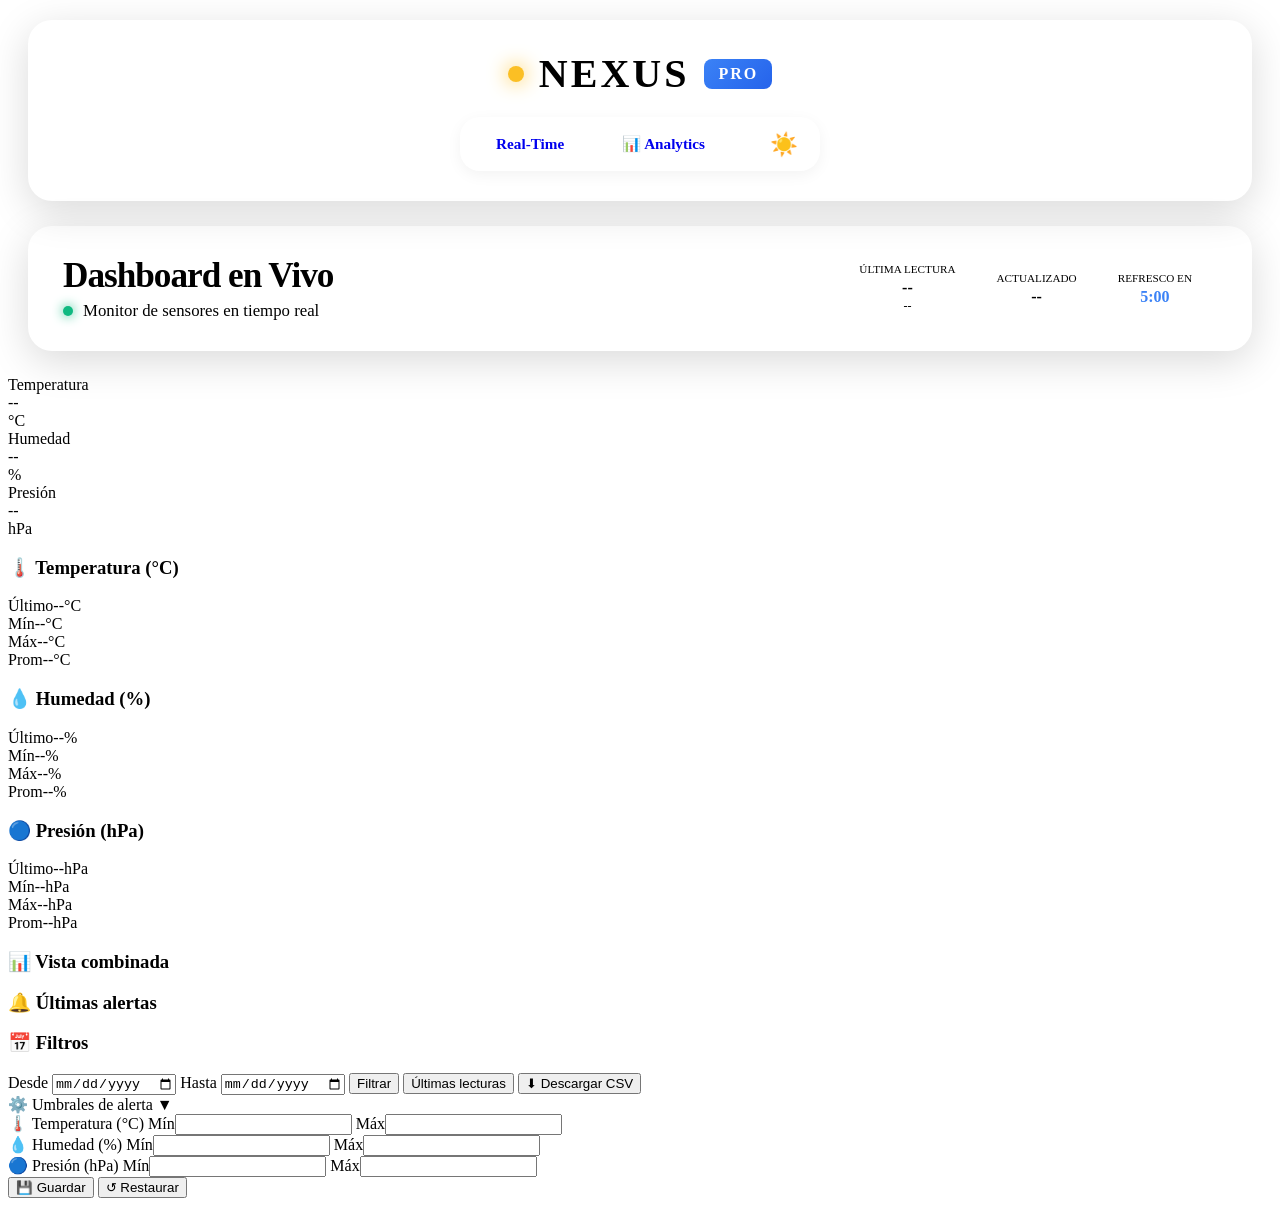
==== commit 72b263af: "fix(ui): Corrección de rutas de assets a absolutas para producción" ====
--- a/frontend/index.html
+++ b/frontend/index.html
@@ -5,7 +5,7 @@
     <meta name="viewport" content="width=device-width, initial-scale=1.0">
     <title>Nexus Dashboard</title>
     <script src="https://cdn.plot.ly/plotly-2.27.0.min.js"></script>
-    <link rel="stylesheet" href="./style.css">
+    <link rel="stylesheet" href="/style.css">
 </head>
 <body>
 
@@ -195,6 +195,6 @@
     </aside>
 </div>
 
-<script src="./app.js"></script>
+<script src="/app.js"></script>
 </body>
 </html>
